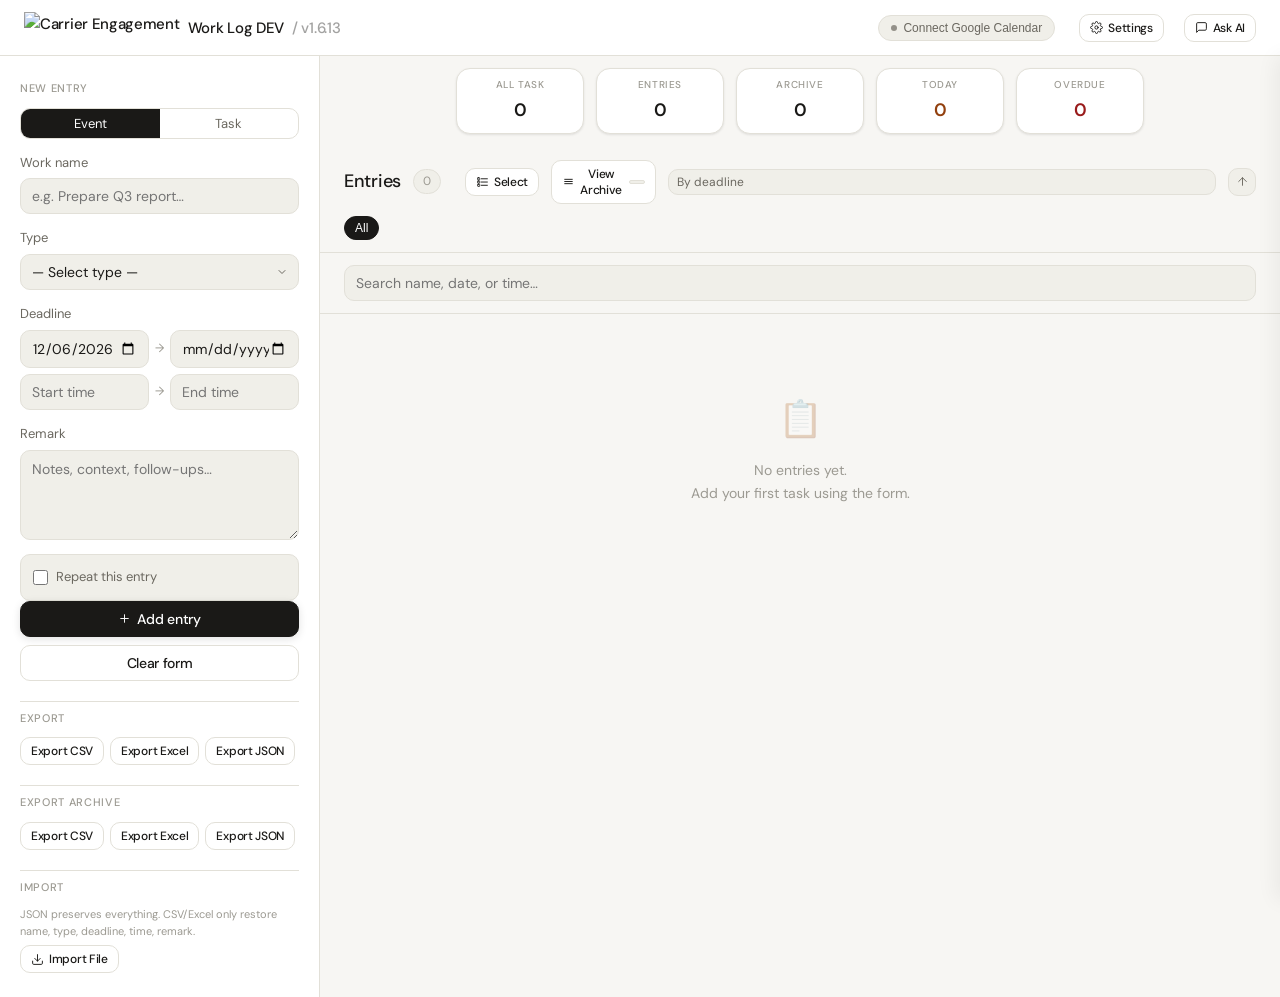
==== index.html @ d653260d "Restore dev/beta state after v1.7.2 production promotion" ====
<!DOCTYPE html>
<html lang="en">
<head>
<meta charset="UTF-8"/>
<meta name="viewport" content="width=device-width, initial-scale=1.0"/>
<title>Work Log</title>
<link rel="preconnect" href="https://fonts.googleapis.com"/>
<link rel="preconnect" href="https://fonts.gstatic.com" crossorigin/>
<link href="https://fonts.googleapis.com/css2?family=DM+Sans:ital,opsz,wght@0,9..40,300;0,9..40,400;0,9..40,500;1,9..40,300&family=DM+Mono:wght@400;500&display=swap" rel="stylesheet"/>
<style>
*{box-sizing:border-box;margin:0;padding:0;}
:root {
  /* Default Light Theme */
  --bg: #F7F6F3;
  --surface: #FFFFFF;
  --surface2: #F0EFE9;
  --border: #E2E0D8;
  --border2: #C8C6BC;
  --text: #1A1917;
  --text2: #6B6860;
  --text3: #9C9A92;
  --accent: #1A1917;
  --accent-text: #FFFFFF;
  --success: #2D6A4F;
  --success-bg: #D8F3DC;
  --warn: #92400E;
  --warn-bg: #FEF3C7;
  --danger: #991B1B;
  --danger-bg: #FEE2E2;
  --info: #1E40AF;
  --info-bg: #DBEAFE;
  --today: #FCC0A3;
  --today-text: #1A1917;
  --last-day: #FF8C7F;
  --last-day-text: #1A1917;
  --task-mode: #5B21B6;
  --task-mode-bg: #EDE9FE;
  --radius: 10px;
  --radius-lg: 14px;
  --font: 'DM Sans', system-ui, sans-serif;
  --mono: 'DM Mono', monospace;
  --shadow: 0 1px 3px rgba(0,0,0,.06), 0 1px 2px rgba(0,0,0,.04);
}

/* Dark Theme */
:root.theme-dark {
  --bg: #0F0E0C;
  --surface: #1A1917;
  --surface2: #262320;
  --border: #3D3935;
  --border2: #4D4945;
  --text: #F5F5F0;
  --text2: #B8B5AD;
  --text3: #7C7973;
  --accent: #E8E4DE;
  --accent-text: #0F0E0C;
  --success: #5EE5A8;
  --success-bg: #1A3D2E;
  --warn: #FFD066;
  --warn-bg: #3D3010;
  --danger: #FF6B6B;
  --danger-bg: #3D1515;
  --info: #6BB6FF;
  --info-bg: #1A2E47;
  --today: #F0A860;
  --today-text: #1A1512;
  --last-day: #FF7F6B;
  --last-day-text: #1A1210;
  --task-mode: #C58CFF;
  --task-mode-bg: #2B1F45;
  --shadow: 0 1px 3px rgba(0,0,0,.4), 0 1px 2px rgba(0,0,0,.2);
}

/* Dusty Pink Theme */
:root.theme-dusty-pink {
  --bg: #FBF7F6;
  --surface: #FFFFFF;
  --surface2: #F5EEE9;
  --border: #E8D5D1;
  --border2: #DCC0BA;
  --text: #3D2B28;
  --text2: #8B6F6A;
  --text3: #B8A3A0;
  --accent: #C05C6F;
  --accent-text: #FFFFFF;
  --success: #5C7B5C;
  --success-bg: #D9E5D2;
  --warn: #C4844C;
  --warn-bg: #F5E3D0;
  --danger: #A85A5A;
  --danger-bg: #F0D7D4;
  --info: #7A8FA8;
  --info-bg: #E0E5ED;
  --today: #E8A97A;
  --today-text: #3D2B28;
  --last-day: #D97C6B;
  --last-day-text: #3D2B28;
  --task-mode: #8E5BA8;
  --task-mode-bg: #F0E4F2;
}

/* Twilight Sky Theme */
:root.theme-twilight-sky {
  --bg: #0D1B2A;
  --surface: #1B263B;
  --surface2: #2A3F5F;
  --border: #415A77;
  --border2: #57698F;
  --text: #E0E1DD;
  --text2: #A9ABA5;
  --text3: #7A7D75;
  --accent: #778DA9;
  --accent-text: #0D1B2A;
  --success: #6BBF9A;
  --success-bg: #1A3D2E;
  --warn: #FFD66E;
  --warn-bg: #3D3810;
  --danger: #FF6B6B;
  --danger-bg: #3D1515;
  --info: #7DB4E8;
  --info-bg: #1A2E47;
  --today: #E8B36B;
  --today-text: #0D1B2A;
  --last-day: #E8836B;
  --last-day-text: #0D1B2A;
  --task-mode: #B48EE8;
  --task-mode-bg: #241B3D;
}

/* Neon Twilight Theme */
:root.theme-neon-twilight {
  --bg: #0D1B2A;
  --surface: #1B263B;
  --surface2: #2A3F5F;
  --border: #415A77;
  --border2: #57698F;
  --text: #E0E1DD;
  --text2: #A9ABA5;
  --text3: #7A7D75;
  --accent: #00E5FF;
  --accent-text: #06222B;
  --success: #4FE0B0;
  --success-bg: #103A30;
  --warn: #FFD66E;
  --warn-bg: #3D3810;
  --danger: #FF6B8A;
  --danger-bg: #3D1520;
  --info: #38C6FF;
  --info-bg: #10314A;
  --today: #FFB86B;
  --today-text: #06222B;
  --last-day: #FF7F97;
  --last-day-text: #06222B;
  --task-mode: #C58CFF;
  --task-mode-bg: #241B3D;
}

/* Woodland Theme */
:root.theme-woodland {
  --bg: #D9D2C2;
  --surface: #FBF8F2;
  --surface2: #E4E7DD;
  --border: #C6BCA4;
  --border2: #ADA084;
  --text: #232C28;
  --text2: #5B564A;
  --text3: #948C7A;
  --accent: #A87860;
  --accent-text: #FFFFFF;
  --success: #4A6B47;
  --success-bg: #C9DBC0;
  --warn: #B07A3F;
  --warn-bg: #F1E4CD;
  --danger: #634A50;
  --danger-bg: #EADBDD;
  --info: #4B6B63;
  --info-bg: #DEE7E3;
  --today: #C99A5B;
  --today-text: #232C28;
  --last-day: #A8635A;
  --last-day-text: #232C28;
  --task-mode: #7A5A78;
  --task-mode-bg: #EDE1EA;
}
body{font-family:var(--font);background:var(--bg);color:var(--text);min-height:100vh;font-size:15px;line-height:1.6;}
a{color:inherit;}

/* Layout */
.app{display:grid;grid-template-columns:320px 1fr;grid-template-rows:auto 1fr;min-height:100vh;}
.topbar{grid-column:1/-1;background:var(--surface);border-bottom:1px solid var(--border);padding:0 24px;height:56px;display:flex;align-items:center;gap:16px;}
.topbar-logo{font-size:15px;font-weight:500;letter-spacing:-.3px;user-select:none;-webkit-user-select:none;-moz-user-select:none;-ms-user-select:none;}
.topbar-logo span{opacity:.4;}
.topbar-spacer{flex:1;}
.gcal-pill{display:flex;align-items:center;gap:6px;font-size:12px;padding:5px 12px;border-radius:99px;border:1px solid var(--border);background:var(--surface2);color:var(--text2);cursor:pointer;transition:border-color .15s;}
.gcal-pill:hover{border-color:var(--border2);}
.gcal-pill.connected{background:var(--success-bg);color:var(--success);border-color:rgba(45,106,79,.25);}
.gcal-pill.expired{background:var(--danger-bg);color:var(--danger);border-color:rgba(153,27,27,.25);}
.gcal-dot{width:6px;height:6px;border-radius:50%;background:currentColor;opacity:.7;}

/* Sidebar */
.sidebar{background:var(--surface);border-right:1px solid var(--border);padding:24px 20px;display:flex;flex-direction:column;gap:20px;overflow-y:auto;}
.section-label{font-size:11px;font-weight:500;letter-spacing:.06em;text-transform:uppercase;color:var(--text3);margin-bottom:10px;}
label.field-label{display:block;font-size:13px;color:var(--text2);margin-bottom:5px;font-weight:400;}
input[type=text],input[type=date],input[type=time],textarea,select{
  display:block;width:100%;min-width:0;font-family:var(--font);font-size:14px;
  background:var(--surface2);border:1px solid var(--border);border-radius:var(--radius);
  padding:8px 11px;color:var(--text);outline:none;transition:border-color .15s,box-shadow .15s;
  appearance:none;-webkit-appearance:none;
}
input[type=text]:focus,input[type=date]:focus,input[type=time]:focus,textarea:focus,select:focus{
  border-color:var(--border2);box-shadow:0 0 0 3px rgba(26,25,23,.06);
}
select{background-image:url("data:image/svg+xml,%3Csvg xmlns='http://www.w3.org/2000/svg' width='12' height='12' viewBox='0 0 24 24' fill='none' stroke='%236B6860' stroke-width='2' stroke-linecap='round' stroke-linejoin='round'%3E%3Cpath d='M6 9l6 6 6-6'/%3E%3C/svg%3E");background-repeat:no-repeat;background-position:right 10px center;padding-right:28px;}
textarea{resize:vertical;min-height:90px;line-height:1.5;}
.form-group{margin-bottom:14px;}
.form-group:last-child{margin-bottom:0;}
.btn{display:inline-flex;align-items:center;justify-content:center;gap:6px;font-family:var(--font);font-size:14px;font-weight:400;padding:8px 16px;border-radius:var(--radius);border:1px solid var(--border);background:var(--surface);color:var(--text);cursor:pointer;transition:all .15s;}
.btn:hover{background:var(--surface2);}
.btn-primary{background:var(--accent);color:var(--accent-text);border-color:var(--accent);}
.btn-primary:hover{opacity:.88;background:var(--accent);}
.btn-sm{font-size:12px;padding:5px 10px;}
.btn-danger{color:var(--danger);border-color:rgba(153,27,27,.2);}
.btn-danger:hover{background:var(--danger-bg);}
.sidebar-actions{display:flex;flex-direction:column;gap:8px;}

/* Main */
.main{display:flex;flex-direction:column;overflow:hidden;}
.main-header{padding:20px 24px 0;display:flex;align-items:center;gap:12px;}
.main-header h1{font-size:18px;font-weight:500;letter-spacing:-.3px;}
.entry-count{font-size:12px;color:var(--text3);background:var(--surface2);border:1px solid var(--border);padding:2px 9px;border-radius:99px;}
.main-header-spacer{flex:1;}
.filter-bar{padding:12px 24px;display:flex;gap:6px;flex-wrap:nowrap;align-items:center;border-bottom:1px solid var(--border);overflow:hidden;}
.filter-chip{font-size:12px;padding:4px 10px;border-radius:99px;border:1px solid var(--border);background:var(--surface);color:var(--text2);cursor:pointer;transition:all .12s;}
.filter-chip:hover{border-color:var(--border2);}
.filter-chip.active{background:var(--accent);color:var(--accent-text);border-color:var(--accent);}
.btn-sync-all{background:var(--success-bg);color:var(--success);border-color:var(--success);}
.btn-sync-all:hover{filter:brightness(.95);}
.entries{padding:16px 24px;overflow-y:auto;flex:1;display:flex;flex-direction:column;gap:10px;}
.empty-state{text-align:center;padding:60px 24px;color:var(--text3);}
.empty-icon{font-size:36px;margin-bottom:12px;opacity:.3;}
.empty-state p{font-size:14px;}

/* Entry card */
.entry-card{background:var(--surface);border:1px solid var(--border);border-radius:var(--radius-lg);padding:14px 16px;box-shadow:var(--shadow);transition:border-color .15s;}
.entry-card:hover{border-color:var(--border2);}
.entry-card.editing{border-color:var(--border2);box-shadow:0 0 0 3px rgba(26,25,23,.06);}
.entry-top{display:flex;align-items:flex-start;gap:10px;}
.entry-body{flex:1;min-width:0;}
.entry-name{font-size:15px;font-weight:500;color:var(--text);margin-bottom:4px;line-height:1.4;}
.entry-remark{font-size:13px;color:var(--text2);margin-bottom:8px;white-space:pre-wrap;word-break:break-word;}
.entry-meta{display:flex;gap:6px;flex-wrap:wrap;align-items:center;}
.chip{display:inline-flex;align-items:center;gap:4px;font-size:11px;padding:2px 8px;border-radius:99px;border:1px solid var(--border);background:var(--surface2);color:var(--text2);}
.chip.type{background:var(--info-bg);color:var(--info);border-color:rgba(30,64,175,.2);}
.chip.overdue{background:var(--danger-bg);color:var(--danger);border-color:rgba(153,27,27,.25);}
.chip.soon{background:var(--warn-bg);color:var(--warn);border-color:rgba(146,64,14,.25);}
.chip.today{background:var(--today);color:var(--today-text);border-color:var(--today);}
.chip.in-progress{background:var(--success-bg);color:var(--success);border-color:rgba(45,106,79,.25);}
.chip.last-day{background:var(--last-day);color:var(--last-day-text);border-color:var(--last-day);}
.entry-actions{display:flex;gap:4px;flex-shrink:0;}
.icon-btn{width:30px;height:30px;border-radius:8px;border:none;background:transparent;cursor:pointer;color:var(--text3);display:flex;align-items:center;justify-content:center;transition:all .12s;}
.icon-btn:hover{background:var(--surface2);color:var(--text);}
.icon-btn.del:hover{background:var(--danger-bg);color:var(--danger);}
.icon-btn.cal:hover{background:var(--info-bg);color:var(--info);}
/* Edit mode fields */
.edit-fields{display:flex;flex-direction:column;gap:8px;margin-top:10px;padding-top:10px;border-top:1px solid var(--border);}
.edit-row2{display:grid;grid-template-columns:1fr 1fr 1fr;gap:8px;}
.edit-actions{display:flex;gap:6px;justify-content:flex-end;margin-top:6px;}

/* AI Chat Panel */
.ai-panel{position:fixed;right:0;top:56px;width:360px;height:calc(100vh - 56px);background:var(--surface);border-left:1px solid var(--border);display:flex;flex-direction:column;transform:translateX(100%);transition:transform .25s cubic-bezier(.4,0,.2,1);z-index:50;box-shadow:-4px 0 20px rgba(0,0,0,.06);}
.ai-panel.open{transform:translateX(0);}
.ai-panel-header{padding:16px 18px;border-bottom:1px solid var(--border);display:flex;align-items:center;gap:10px;}
.ai-panel-header h2{font-size:14px;font-weight:500;flex:1;}
.ai-badge{font-size:10px;font-weight:500;letter-spacing:.04em;padding:2px 7px;border-radius:99px;background:var(--surface2);border:1px solid var(--border);color:var(--text3);}
.ai-messages{flex:1;overflow-y:auto;padding:16px;display:flex;flex-direction:column;gap:12px;}
.ai-msg{max-width:90%;font-size:13px;line-height:1.6;}
.ai-msg.user{align-self:flex-end;background:var(--accent);color:var(--accent-text);padding:8px 12px;border-radius:12px 12px 3px 12px;}
.ai-msg.bot{align-self:flex-start;background:var(--surface2);color:var(--text);padding:8px 12px;border-radius:3px 12px 12px 12px;border:1px solid var(--border);}
.ai-msg.bot.loading{color:var(--text3);}
.ai-input-row{padding:12px 16px;border-top:1px solid var(--border);display:flex;gap:8px;}
.ai-input-row input{flex:1;font-size:13px;}
.ai-suggestions{padding:0 16px 12px;display:flex;flex-wrap:wrap;gap:5px;}
.ai-suggest{font-size:11px;padding:4px 9px;border-radius:99px;border:1px solid var(--border);background:transparent;color:var(--text2);cursor:pointer;transition:all .12s;}
.ai-suggest:hover{background:var(--surface2);border-color:var(--border2);}

/* GCal modal */
.modal-overlay{position:fixed;inset:0;background:rgba(0,0,0,.35);z-index:100;display:flex;align-items:center;justify-content:center;opacity:0;pointer-events:none;transition:opacity .2s;}
.modal-overlay.open{opacity:1;pointer-events:auto;}
.modal{background:var(--surface);border-radius:var(--radius-lg);padding:24px;width:440px;max-width:calc(100vw - 32px);box-shadow:0 20px 60px rgba(0,0,0,.15);height:540px;display:flex;flex-direction:column;}
.changelog-body{flex:1;overflow-y:auto;margin:12px 0;padding-right:6px;}
.modal h2{font-weight:500;margin-bottom:6px;}
.modal p{font-size:13px;color:var(--text2);margin-bottom:16px;line-height:1.6;}
.modal-steps{font-size:13px;color:var(--text2);margin-bottom:16px;line-height:1.8;counter-reset:step;}
.modal-steps li{counter-increment:step;list-style:none;padding-left:22px;position:relative;}
.modal-steps li::before{content:counter(step);position:absolute;left:0;width:16px;height:16px;border-radius:50%;background:var(--surface2);border:1px solid var(--border);font-size:10px;display:flex;align-items:center;justify-content:center;top:4px;font-family:var(--mono);}
.modal-actions{display:flex;gap:8px;justify-content:flex-end;}
.mono{font-family:var(--mono);font-size:12px;background:var(--surface2);padding:2px 6px;border-radius:4px;border:1px solid var(--border);}
#creator-modal .modal{animation:modalPop .3s cubic-bezier(.2,.68,.6,1.2) forwards;}
@keyframes modalPop{from{transform:scale(.8);opacity:0;}to{transform:scale(1);opacity:1;}}

/* Toast */
.toast{position:fixed;bottom:24px;left:50%;transform:translateX(-50%) translateY(16px);background:var(--accent);color:var(--accent-text);padding:9px 18px;border-radius:var(--radius);font-size:13px;box-shadow:0 4px 16px rgba(0,0,0,.15);opacity:0;transition:all .25s;pointer-events:none;z-index:200;white-space:nowrap;}
.toast.show{opacity:1;transform:translateX(-50%) translateY(0);}

/* Sort bar */
.sort-select{font-size:12px;padding:4px 24px 4px 8px;border-radius:var(--radius);border:1px solid var(--border);background:var(--surface2);color:var(--text2);cursor:pointer;}
.sort-dir-btn{width:28px;height:28px;border-radius:var(--radius);border:1px solid var(--border);background:var(--surface2);color:var(--text2);cursor:pointer;display:inline-flex;align-items:center;justify-content:center;transition:all .15s;flex-shrink:0;}
.sort-dir-btn:hover{border-color:var(--border2);color:var(--text);}

/* Settings overlay */
.settings-overlay{position:fixed;inset:0;background:var(--bg);z-index:150;display:flex;flex-direction:column;transform:translateX(100%);transition:transform .3s cubic-bezier(.4,0,.2,1);}
.settings-overlay.open{transform:translateX(0);}
body.no-scroll{overflow:hidden;}
#settings-unsaved-modal{z-index:200;}
.settings-topbar{height:56px;background:var(--surface);border-bottom:1px solid var(--border);display:flex;align-items:center;gap:16px;padding:0 24px;flex-shrink:0;}
.settings-topbar h2{font-size:15px;font-weight:500;flex:1;}
.settings-body{flex:1;overflow-y:auto;padding:32px 24px;max-width:720px;margin:0 auto;width:100%;display:flex;flex-direction:column;gap:32px;}
.settings-section{background:var(--surface);border:1px solid var(--border);border-radius:var(--radius-lg);padding:20px 22px;}
.settings-section h3{font-size:13px;font-weight:500;margin-bottom:4px;}
.settings-section .desc{font-size:12px;color:var(--text3);margin-bottom:16px;line-height:1.6;}
.type-row{display:flex;align-items:center;gap:10px;padding:7px 0;border-bottom:1px solid var(--border);transition:background .15s;cursor:grab;}
.type-row:last-child{border-bottom:none;}
.type-row:active{cursor:grabbing;}
.type-row:hover{background:rgba(0,0,0,.02);}
.type-color-swatch{width:22px;height:22px;border-radius:5px;border:1px solid var(--border);flex-shrink:0;cursor:pointer;}
.type-label{flex:1;font-size:13px;}
.type-gcal-select{font-size:12px;padding:3px 22px 3px 7px;border-radius:6px;border:1px solid var(--border);background:var(--surface2);color:var(--text2);}
.color-input-wrap{display:flex;align-items:center;gap:6px;}
.color-input-wrap input[type=color]{width:30px;height:30px;padding:2px;border:1px solid var(--border);border-radius:6px;cursor:pointer;background:var(--surface2);}
.color-input-wrap input[type=text]{width:90px;font-size:12px;font-family:var(--mono);padding:5px 8px;}
.add-type-row{display:flex;gap:8px;margin-top:14px;}
.add-type-row input{flex:1;}

/* Changelog modal */
.changelog-body{max-height:55vh;overflow-y:auto;margin:12px 0;}
.cl-version{margin-bottom:18px;}
.cl-version-header{font-size:13px;font-weight:500;color:var(--text);margin-bottom:6px;display:flex;align-items:center;gap:8px;}
.cl-version-tag{font-size:10px;font-weight:500;padding:2px 7px;border-radius:99px;background:var(--success-bg);color:var(--success);border:1px solid rgba(45,106,79,.2);}
.cl-version-tag.old{background:var(--surface2);color:var(--text3);border-color:var(--border);}
.cl-items{font-size:12px;color:var(--text2);line-height:1.9;padding-left:0;list-style:none;}
.cl-items li::before{content:'·  ';color:var(--text3);}
.cl-nav-btn{width:30px;height:30px;border-radius:8px;border:1px solid var(--border);background:var(--surface2);color:var(--text2);cursor:pointer;display:inline-flex;align-items:center;justify-content:center;transition:all .15s;}
.cl-nav-btn:hover:not(:disabled){border-color:var(--border2);color:var(--text);}
.cl-nav-btn:disabled{opacity:.3;cursor:not-allowed;}

/* Trash overlay */
.trash-overlay{position:fixed;inset:0;background:var(--bg);z-index:155;display:flex;flex-direction:column;transform:translateX(100%);transition:transform .3s cubic-bezier(.4,0,.2,1);}
.trash-overlay.open{transform:translateX(0);}
.trash-topbar{height:56px;background:var(--surface);border-bottom:1px solid var(--border);display:flex;align-items:center;gap:16px;padding:0 24px;flex-shrink:0;}
.trash-topbar h2{font-size:15px;font-weight:500;flex:1;}
.trash-body{flex:1;overflow-y:auto;padding:32px 24px;max-width:720px;margin:0 auto;width:100%;}
.trash-item{background:var(--surface);border:1px solid var(--border);border-radius:var(--radius-lg);padding:14px 16px;display:flex;align-items:center;gap:12px;margin-bottom:10px;}
.trash-item-body{flex:1;min-width:0;}
.trash-item-name{font-size:14px;font-weight:500;margin-bottom:2px;}

/* Search input */
.search-bar-row{padding:12px 24px;border-bottom:1px solid var(--border);display:flex;align-items:center;gap:12px;}
.search-input{font-size:12px;padding:4px 10px;border-radius:99px;border:1px solid var(--border);background:var(--surface);color:var(--text);outline:none;flex:1;transition:border-color .15s;font-family:var(--font);box-sizing:border-box;}
.search-input:focus{border-color:var(--border2);}

/* Time Picker */
.time-picker-wrapper{position:relative;display:inline-block;width:100%;}
.time-picker-trigger{font-size:13px;padding:4px 10px;border-radius:6px;border:1px solid var(--border);background:var(--surface);color:var(--text);outline:none;width:100%;cursor:pointer;font-family:var(--font);}
.time-picker-trigger:focus{border-color:var(--border2);}
.time-picker-modal{position:absolute;top:calc(100% + 4px);left:0;z-index:1000;background:var(--surface);border:1px solid var(--border);border-radius:8px;padding:8px;box-shadow:0 4px 12px rgba(0,0,0,0.15);display:none;width:148px;}
.time-picker-modal.open{display:block;}
.time-picker-content{display:flex;gap:6px;align-items:flex-start;}
.time-picker-sep{font-size:16px;font-weight:600;color:var(--text);padding-top:6px;}
.tp-col{width:60px;height:180px;overflow-y:auto;display:flex;flex-direction:column;gap:2px;scrollbar-width:thin;scrollbar-color:var(--border2) transparent;}
.tp-col::-webkit-scrollbar{width:4px;}
.tp-col::-webkit-scrollbar-thumb{background:var(--border2);border-radius:4px;}
.tp-btn{width:100%;padding:5px 0;border:none;border-radius:6px;background:transparent;font-size:13px;font-family:var(--font);color:var(--text2);cursor:pointer;text-align:center;transition:all .1s;flex-shrink:0;}
.tp-btn:hover{background:var(--surface2);color:var(--text);}
.tp-btn.selected{background:var(--accent);color:var(--accent-text);font-weight:600;}
.tp-label{font-size:10px;font-weight:500;letter-spacing:.05em;text-transform:uppercase;color:var(--text3);text-align:center;padding:2px 0 4px;}

/* Due/Overdue alert modal */
.due-modal-overlay{position:fixed;inset:0;background:rgba(0,0,0,.4);z-index:120;display:flex;align-items:center;justify-content:center;opacity:0;pointer-events:none;transition:opacity .2s;}
.due-modal-overlay.open{opacity:1;pointer-events:auto;}
.due-modal{background:var(--surface);border-radius:var(--radius-lg);padding:24px;width:520px;max-width:calc(100vw - 32px);max-height:80vh;display:flex;flex-direction:column;box-shadow:0 20px 60px rgba(0,0,0,.18);}
.due-modal-header{display:flex;align-items:center;gap:10px;margin-bottom:16px;flex-shrink:0;}
.due-modal-header h2{font-size:16px;font-weight:500;flex:1;}
.due-modal-list{overflow-y:auto;flex:1;display:flex;flex-direction:column;gap:10px;margin-bottom:16px;}
.due-item{border:1px solid var(--border);border-radius:var(--radius);padding:12px 14px;}
.due-item.overdue{border-color:rgba(153,27,27,.3);background:var(--danger-bg);}
.due-item.today{border-color:rgba(146,64,14,.3);background:var(--warn-bg);}
.due-item.in-progress{border-color:rgba(45,106,79,.3);background:var(--success-bg);}
.due-item-name{font-size:14px;font-weight:500;margin-bottom:4px;}
.due-item-meta{font-size:12px;color:var(--text2);margin-bottom:10px;display:flex;gap:6px;align-items:center;flex-wrap:wrap;}
.due-item-actions{display:flex;gap:6px;align-items:center;flex-wrap:wrap;}
.due-item-actions input[type=date]{font-size:12px;padding:5px 8px;width:auto;}
.due-item-actions .btn-danger{background:var(--success-bg);color:var(--success);border-color:var(--success-bg);}
.due-item-actions .btn-danger:hover{filter:brightness(.95);}
.due-modal-footer{display:flex;justify-content:flex-end;flex-shrink:0;}

/* Deadline range */
.deadline-range-sep{font-size:12px;color:var(--text3);display:flex;align-items:center;padding:0 2px;flex-shrink:0;}

/* Event/Task mode toggle */
.sync-mode-toggle{display:flex;border:1px solid var(--border);border-radius:var(--radius);overflow:hidden;margin-bottom:14px;}
.sync-mode-btn{flex:1;font-family:var(--font);font-size:13px;padding:6px 0;border:none;background:transparent;color:var(--text2);cursor:pointer;transition:all .15s;}
.sync-mode-btn.active{background:var(--accent);color:var(--accent-text);}
.sync-mode-btn:not(.active):hover{background:var(--surface2);}
.chip.task-mode{background:var(--task-mode-bg);color:var(--task-mode);border-color:var(--task-mode-bg);}

svg.icon{width:15px;height:15px;stroke:currentColor;fill:none;stroke-width:1.75;stroke-linecap:round;stroke-linejoin:round;flex-shrink:0;}
svg.icon.sm{width:13px;height:13px;}

/* Multi-select */
.select-mode .entry-card{cursor:pointer;padding-left:44px;position:relative;}
.entry-checkbox{width:18px;height:18px;accent-color:var(--accent);cursor:pointer;flex-shrink:0;align-self:center;}
.bulk-bar{display:none;align-items:center;gap:10px;padding:10px 24px;background:var(--accent);color:var(--accent-text);font-size:13px;}
.bulk-bar.visible{display:flex;}
.bulk-bar .btn{font-size:12px;padding:4px 12px;background:rgba(255,255,255,.15);border-color:rgba(255,255,255,.3);color:var(--accent-text);}
.bulk-bar .btn:hover{background:rgba(255,255,255,.25);}
.bulk-bar .btn-danger{background:rgba(220,33,39,.25);border-color:rgba(220,33,39,.5);}

/* Repeat entry */
.repeat-section{margin-top:10px;padding:12px;background:var(--surface2);border:1px solid var(--border);border-radius:var(--radius);}
.repeat-toggle{display:flex;align-items:center;gap:8px;font-size:13px;color:var(--text2);cursor:pointer;user-select:none;}
.repeat-toggle input[type=checkbox]{accent-color:var(--accent);width:15px;height:15px;}
.repeat-options{margin-top:10px;display:flex;flex-direction:column;gap:10px;}
.repeat-type-btns{display:flex;gap:4px;flex-wrap:wrap;}
.repeat-type-btn{font-size:11px;padding:3px 10px;border-radius:99px;border:1px solid var(--border);background:var(--surface);color:var(--text2);cursor:pointer;transition:all .12s;}
.repeat-type-btn.active{background:var(--accent);color:var(--accent-text);border-color:var(--accent);}
.repeat-weekdays{display:flex;gap:4px;flex-wrap:wrap;}
.repeat-weekday-btn{width:32px;height:32px;border-radius:50%;border:1px solid var(--border);background:var(--surface);color:var(--text2);font-size:11px;font-weight:500;cursor:pointer;display:flex;align-items:center;justify-content:center;transition:all .12s;}
.repeat-weekday-btn.active{background:var(--accent);color:var(--accent-text);border-color:var(--accent);}

/* Repeat calendar preview */
.rp-cal-day{padding:4px 2px;border-radius:4px;font-size:11px;color:var(--text3);}
.rp-cal-day.this-month{color:var(--text);}
.rp-cal-day.selected{background:var(--accent);color:var(--accent-text);border-radius:50%;font-weight:600;cursor:pointer;}
.rp-cal-day.start-date{background:var(--success-bg);color:var(--success);border-radius:50%;font-weight:600;}
.rp-cal-day.custom-toggle{cursor:pointer;}
.rp-cal-day.custom-toggle:hover{background:var(--surface2);}
.rp-cal-hdr{font-size:10px;font-weight:600;color:var(--text3);padding:2px 0;text-align:center;}

/* Repeat confirm modal */
.repeat-modal-overlay{position:fixed;inset:0;background:rgba(0,0,0,.4);z-index:200;display:flex;align-items:center;justify-content:center;opacity:0;pointer-events:none;transition:opacity .2s;}
.repeat-modal-overlay.open{opacity:1;pointer-events:all;}
.repeat-modal{background:var(--surface);border-radius:var(--radius-lg);padding:24px;width:420px;max-width:95vw;max-height:80vh;display:flex;flex-direction:column;gap:16px;box-shadow:0 8px 32px rgba(0,0,0,.18);}
.repeat-modal h3{font-size:16px;font-weight:500;}
.repeat-date-list{overflow-y:auto;max-height:320px;display:flex;flex-direction:column;gap:4px;}
.repeat-date-item{display:flex;align-items:center;gap:10px;padding:6px 8px;border-radius:6px;font-size:13px;cursor:pointer;}
.repeat-date-item:hover{background:var(--surface2);}
.repeat-date-item input[type=checkbox]{accent-color:var(--accent);width:15px;height:15px;flex-shrink:0;}
.repeat-modal-actions{display:flex;gap:8px;justify-content:flex-end;}

/* Stat Cards */
#stat-cards-row{padding:12px 24px 6px;display:flex;justify-content:center;gap:12px;flex-wrap:wrap;}
.stat-card{background:var(--surface);border:1px solid var(--border);border-radius:var(--radius-lg);padding:8px 12px;display:flex;flex-direction:column;gap:3px;min-width:128px;text-align:center;box-shadow:var(--shadow);}
.stat-label{font-size:10px;font-weight:500;letter-spacing:.06em;text-transform:uppercase;color:var(--text3);}
.stat-value{font-size:18px;font-weight:600;color:var(--text);}

/* Appearance Themes */
.theme-grid {
  display: grid;
  grid-template-columns: repeat(auto-fit, minmax(140px, 1fr));
  gap: 12px;
  margin-bottom: 20px;
}

.theme-btn {
  padding: 12px;
  border: 2px solid var(--border);
  border-radius: var(--radius-lg);
  background: var(--surface);
  cursor: pointer;
  transition: all .2s;
  text-align: center;
  display: flex;
  flex-direction: column;
  gap: 8px;
  align-items: center;
}

.theme-btn:hover {
  border-color: var(--border2);
}

.theme-btn.active {
  border-color: var(--accent);
  background: var(--surface2);
  box-shadow: 0 0 0 3px rgba(0,0,0,.06);
}

.theme-preview {
  display: flex;
  gap: 4px;
  height: 24px;
  width: 100%;
}

.theme-color {
  flex: 1;
  border-radius: 4px;
  border: 1px solid rgba(0,0,0,.1);
}

.theme-name {
  font-size: 12px;
  font-weight: 500;
  color: var(--text);
}

/* Custom Theme Builder */
.custom-theme-section {
  background: var(--surface2);
  padding: 16px;
  border-radius: var(--radius-lg);
  border: 1px solid var(--border);
  margin-top: 16px;
}

.custom-theme-grid {
  display: grid;
  grid-template-columns: repeat(auto-fit, minmax(160px, 1fr));
  gap: 12px;
  margin-bottom: 16px;
}

.color-picker-group {
  display: flex;
  flex-direction: column;
  gap: 6px;
}

.color-picker-label {
  font-size: 12px;
  font-weight: 500;
  color: var(--text2);
  text-transform: uppercase;
  letter-spacing: .04em;
}

.color-picker-input {
  display: flex;
  align-items: center;
  gap: 8px;
}

.color-picker-input input[type="color"] {
  width: 44px;
  height: 44px;
  border: 1px solid var(--border);
  border-radius: 6px;
  cursor: pointer;
  padding: 2px;
}

.color-picker-input input[type="text"] {
  flex: 1;
  font-size: 12px;
  font-family: var(--mono);
  padding: 6px 8px;
}

.custom-actions {
  display: flex;
  gap: 8px;
}

.custom-actions button {
  flex: 1;
}

.custom-theme-title {
  font-size: 13px;
  font-weight: 600;
  margin-bottom: 4px;
  color: var(--text);
}

.custom-theme-hint {
  font-size: 12px;
  color: var(--text3);
  margin-bottom: 14px;
  line-height: 1.5;
}

.advanced-toggle-btn {
  width: 100%;
  justify-content: space-between;
  margin: 4px 0 8px;
}

.advanced-toggle-btn .chevron {
  transition: transform .2s;
}

.advanced-toggle-btn.open .chevron {
  transform: rotate(180deg);
}

#advanced-theme-panel {
  padding: 8px 0 4px;
  border-top: 1px dashed var(--border);
  margin-top: 4px;
}

.adv-group-label {
  font-size: 11px;
  font-weight: 600;
  letter-spacing: .05em;
  text-transform: uppercase;
  color: var(--text3);
  margin: 16px 0 8px;
}

.custom-save-row {
  display: flex;
  gap: 8px;
  align-items: center;
  margin-top: 18px;
  flex-wrap: wrap;
}

.custom-save-row input[type="text"] {
  flex: 1;
  min-width: 150px;
}

.saved-theme-row {
  display: flex;
  align-items: center;
  gap: 12px;
  padding: 10px 12px;
  border: 1px solid var(--border);
  border-radius: var(--radius);
  margin-bottom: 8px;
  transition: border-color .15s, box-shadow .15s;
}

.saved-theme-row.active {
  border-color: var(--accent);
  box-shadow: 0 0 0 2px rgba(0,0,0,.05);
}

.saved-theme-row .theme-preview.saved {
  width: 60px;
  height: 22px;
  flex-shrink: 0;
}

.saved-theme-name {
  flex: 1;
  min-width: 0;
  font-size: 13px;
  font-weight: 500;
  color: var(--text);
  background: transparent;
  border: 1px solid transparent;
  border-radius: 6px;
  padding: 5px 8px;
}

.saved-theme-name:hover {
  border-color: var(--border);
}

.saved-theme-name:focus {
  border-color: var(--border2);
  background: var(--surface2);
  outline: none;
}

.saved-empty {
  font-size: 12px;
  color: var(--text3);
  padding: 8px 0;
}

/* Button improvements */
.btn {
  font-weight: 500;
  letter-spacing: -.3px;
}

.btn-primary {
  box-shadow: 0 2px 8px rgba(0,0,0,.12);
}

.btn-primary:hover {
  box-shadow: 0 4px 12px rgba(0,0,0,.16);
}

.btn:active {
  transform: translateY(1px);
}

@media(max-width:700px){
  .app{grid-template-columns:1fr;}
  .sidebar{border-right:none;border-bottom:1px solid var(--border);}
  .ai-panel{width:100%;top:56px;}
  .theme-grid {
    grid-template-columns: repeat(auto-fit, minmax(110px, 1fr));
  }
}
</style>
<script src="https://cdnjs.cloudflare.com/ajax/libs/exceljs/4.4.0/exceljs.min.js"></script>
</head>
<body>

<div class="app" id="app">

  <!-- TOPBAR -->
  <header class="topbar">
    <div class="topbar-logo" id="topbar-logo-egg" onclick="easterEggClick()" style="display:flex;align-items:center;gap:8px;cursor:default;user-select:none;"><img src="ce-logo.png" alt="Carrier Engagement" style="height:32px;width:auto;display:block;"/>Work Log DEV <span id="version-pill" onclick="openChangelog()" style="cursor:pointer;text-decoration:none;user-select:none;" title="View changelog">/ v1.6.13</span></div>
    <div class="topbar-spacer"></div>
    <button class="gcal-pill" id="gcal-pill" onclick="openGCalModal()">
      <div class="gcal-dot"></div>
      <span id="gcal-pill-text">Connect Google Calendar</span>
    </button>
    <button class="btn btn-sm" onclick="openSettings()" style="gap:5px;margin-left:8px;" title="Settings">
      <svg class="icon sm" viewBox="0 0 24 24"><circle cx="12" cy="12" r="3"/><path d="M19.4 15a1.65 1.65 0 0 0 .33 1.82l.06.06a2 2 0 0 1-2.83 2.83l-.06-.06a1.65 1.65 0 0 0-1.82-.33 1.65 1.65 0 0 0-1 1.51V21a2 2 0 0 1-4 0v-.09A1.65 1.65 0 0 0 9 19.4a1.65 1.65 0 0 0-1.82.33l-.06.06a2 2 0 0 1-2.83-2.83l.06-.06A1.65 1.65 0 0 0 4.68 15a1.65 1.65 0 0 0-1.51-1H3a2 2 0 0 1 0-4h.09A1.65 1.65 0 0 0 4.6 9a1.65 1.65 0 0 0-.33-1.82l-.06-.06a2 2 0 0 1 2.83-2.83l.06.06A1.65 1.65 0 0 0 9 4.68a1.65 1.65 0 0 0 1-1.51V3a2 2 0 0 1 4 0v.09a1.65 1.65 0 0 0 1 1.51 1.65 1.65 0 0 0 1.82-.33l.06-.06a2 2 0 0 1 2.83 2.83l-.06.06A1.65 1.65 0 0 0 19.4 9a1.65 1.65 0 0 0 1.51 1H21a2 2 0 0 1 0 4h-.09a1.65 1.65 0 0 0-1.51 1z"/></svg>
      Settings
    </button>
    <button class="btn btn-sm" onclick="toggleAI()" id="ai-toggle-btn" style="gap:5px;margin-left:4px;">
      <svg class="icon sm" viewBox="0 0 24 24"><path d="M21 15a2 2 0 0 1-2 2H7l-4 4V5a2 2 0 0 1 2-2h14a2 2 0 0 1 2 2z"/></svg>
      Ask AI
    </button>
  </header>

  <!-- SIDEBAR: Add Entry Form -->
  <aside class="sidebar">
    <div>
      <div class="section-label">New entry</div>
      <div class="sync-mode-toggle">
        <button class="sync-mode-btn active" id="mode-event-btn" onclick="setSyncMode('event')">Event</button>
        <button class="sync-mode-btn" id="mode-task-btn" onclick="setSyncMode('task')">Task</button>
      </div>
      <div class="form-group">
        <label class="field-label" for="f-name">Work name</label>
        <input type="text" id="f-name" placeholder="e.g. Prepare Q3 report…"/>
      </div>
      <div class="form-group">
        <label class="field-label" for="f-type">Type</label>
        <select id="f-type"></select>
      </div>
      <div class="form-group">
        <label class="field-label" id="f-deadline-label">Deadline</label>
        <div id="f-deadline-range" style="display:grid;grid-template-columns:1fr auto 1fr;gap:4px;align-items:center;margin-bottom:6px;max-width:100%;overflow:hidden;">
          <input type="date" id="f-deadline" style="min-width:0;width:100%;"/>
          <span class="deadline-range-sep">→</span>
          <input type="date" id="f-deadline-end" style="min-width:0;width:100%;" title="End date (optional — leave blank for single day)"/>
        </div>
        <div id="f-deadline-single" style="display:none;margin-bottom:6px;">
          <input type="date" id="f-deadline-task" style="min-width:0;width:100%;"/>
        </div>
        <div style="display:flex;gap:6px;align-items:center;">
          <input type="time" id="f-time" placeholder="Start time" style="font-size:13px;flex:1;"/>
          <span style="font-size:12px;color:var(--text3);">→</span>
          <input type="time" id="f-time-to" placeholder="End time" style="font-size:13px;flex:1;"/>
        </div>
      </div>
      <div class="form-group">
        <label class="field-label" for="f-remark">Remark</label>
        <textarea id="f-remark" placeholder="Notes, context, follow-ups…"></textarea>
      </div>
      <!-- Repeat section -->
      <div class="repeat-section">
        <label class="repeat-toggle">
          <input type="checkbox" id="f-repeat" onchange="toggleRepeatUI()"/>
          Repeat this entry
        </label>
        <div class="repeat-options" id="repeat-options" style="display:none;">
          <div>
            <label class="field-label">End date <span style="color:var(--danger);">*</span></label>
            <input type="date" id="f-repeat-end" oninput="refreshRepeatPreview()"/>
          </div>
          <div>
            <label class="field-label">Repeat every</label>
            <div class="repeat-type-btns">
              <button type="button" class="repeat-type-btn active" data-rtype="daily" onclick="setRepeatType('daily')">Daily</button>
              <button type="button" class="repeat-type-btn" data-rtype="weekly" onclick="setRepeatType('weekly')">Weekly</button>
              <button type="button" class="repeat-type-btn" data-rtype="monthly" onclick="setRepeatType('monthly')">Monthly</button>
              <button type="button" class="repeat-type-btn" data-rtype="yearly" onclick="setRepeatType('yearly')">Yearly</button>
              <button type="button" class="repeat-type-btn" data-rtype="custom" onclick="setRepeatType('custom')">Custom</button>
            </div>
          </div>
          <!-- Daily -->
          <div id="repeat-daily-opts">
            <label class="field-label">Every</label>
            <div style="display:flex;align-items:center;gap:8px;">
              <input type="number" id="f-repeat-days" value="1" min="1" max="365" style="width:70px;" oninput="refreshRepeatPreview()"/>
              <span style="font-size:13px;color:var(--text2);">day(s)</span>
            </div>
          </div>
          <!-- Weekly -->
          <div id="repeat-weekly-opts" style="display:none;">
            <label class="field-label">On these days</label>
            <div class="repeat-weekdays">
              <button type="button" class="repeat-weekday-btn" data-day="0" onclick="toggleWeekday(this)">Su</button>
              <button type="button" class="repeat-weekday-btn" data-day="1" onclick="toggleWeekday(this)">Mo</button>
              <button type="button" class="repeat-weekday-btn" data-day="2" onclick="toggleWeekday(this)">Tu</button>
              <button type="button" class="repeat-weekday-btn" data-day="3" onclick="toggleWeekday(this)">We</button>
              <button type="button" class="repeat-weekday-btn" data-day="4" onclick="toggleWeekday(this)">Th</button>
              <button type="button" class="repeat-weekday-btn" data-day="5" onclick="toggleWeekday(this)">Fr</button>
              <button type="button" class="repeat-weekday-btn" data-day="6" onclick="toggleWeekday(this)">Sa</button>
            </div>
          </div>
          <!-- Monthly -->
          <div id="repeat-monthly-opts" style="display:none;">
            <label class="field-label">Monthly pattern</label>
            <div style="display:flex;flex-direction:column;gap:6px;">
              <label style="font-size:13px;display:flex;gap:8px;align-items:center;cursor:pointer;">
                <input type="radio" name="monthly-type" value="day" id="monthly-day" checked style="accent-color:var(--accent);" onchange="refreshRepeatPreview()"/> Same day of month
              </label>
              <label style="font-size:13px;display:flex;gap:8px;align-items:center;cursor:pointer;">
                <input type="radio" name="monthly-type" value="weekday" id="monthly-weekday" style="accent-color:var(--accent);" onchange="refreshRepeatPreview()"/> Same weekday of month
              </label>
              <span id="monthly-pattern-hint" style="font-size:11px;color:var(--text3);"></span>
            </div>
          </div>
          <!-- Custom -->
          <div id="repeat-custom-opts" style="display:none;">
            <p style="font-size:12px;color:var(--text2);">Click dates on the calendar to toggle them.</p>
          </div>
          <!-- Calendar preview -->
          <div id="repeat-calendar-wrap" style="display:none;margin-top:4px;">
            <div style="display:flex;align-items:center;justify-content:space-between;margin-bottom:6px;">
              <button type="button" class="btn btn-sm" style="padding:2px 8px;" onclick="repeatCalNav(-1)">‹</button>
              <span id="repeat-cal-title" style="font-size:12px;font-weight:500;"></span>
              <button type="button" class="btn btn-sm" style="padding:2px 8px;" onclick="repeatCalNav(1)">›</button>
            </div>
            <div id="repeat-cal-grid" style="display:grid;grid-template-columns:repeat(7,1fr);gap:2px;text-align:center;font-size:11px;"></div>
            <div id="repeat-cal-count" style="font-size:11px;color:var(--text3);margin-top:6px;text-align:center;"></div>
          </div>
        </div>
      </div>

      <div class="sidebar-actions">
        <button class="btn btn-primary" onclick="addEntry()">
          <svg class="icon sm" viewBox="0 0 24 24"><line x1="12" y1="5" x2="12" y2="19"/><line x1="5" y1="12" x2="19" y2="12"/></svg>
          Add entry
        </button>
        <button class="btn" onclick="clearForm()">Clear form</button>
      </div>
    </div>

    <div style="padding-top:8px;border-top:1px solid var(--border);">
      <div class="section-label">Export</div>
      <div style="display:flex;gap:6px;flex-wrap:wrap;">
        <button class="btn btn-sm" onclick="exportCSV()">Export CSV</button>
        <button class="btn btn-sm" onclick="exportXLSX()">Export Excel</button>
        <button class="btn btn-sm" onclick="exportJSON()">Export JSON</button>
      </div>
    </div>

    <div style="padding-top:8px;border-top:1px solid var(--border);">
      <div class="section-label">Export Archive</div>
      <div style="display:flex;gap:6px;flex-wrap:wrap;">
        <button class="btn btn-sm" onclick="exportArchiveCSV()">Export CSV</button>
        <button class="btn btn-sm" onclick="exportArchiveXLSX()">Export Excel</button>
        <button class="btn btn-sm" onclick="exportArchiveJSON()">Export JSON</button>
      </div>
    </div>

    <div style="padding-top:8px;border-top:1px solid var(--border);">
      <div class="section-label">Import</div>
      <div style="font-size:11px;color:var(--text3);margin-bottom:6px;line-height:1.5;">JSON preserves everything. CSV/Excel only restore name, type, deadline, time, remark.</div>
      <input type="file" id="import-file-input" accept=".json,.csv,.xlsx" style="display:none;" onchange="handleImportFile(this.files[0])"/>
      <button class="btn btn-sm" onclick="document.getElementById('import-file-input').click()" style="gap:5px;">
        <svg class="icon sm" viewBox="0 0 24 24"><path d="M21 15v4a2 2 0 0 1-2 2H5a2 2 0 0 1-2-2v-4"/><polyline points="7 10 12 15 17 10"/><line x1="12" y1="15" x2="12" y2="3"/></svg>
        Import File
      </button>
    </div>
  </aside>

  <!-- MAIN: Entries -->
  <main class="main">
    <div id="stat-cards-row" style="display:none;"></div>
    <div class="main-header">
      <h1 id="main-title">Entries</h1>
      <span class="entry-count" id="entry-count">0</span>
      <div class="main-header-spacer"></div>
      <button class="btn btn-sm" id="select-mode-btn" onclick="toggleSelectMode()" style="gap:5px;">
        <svg class="icon sm" viewBox="0 0 24 24"><rect x="3" y="5" width="4" height="4" rx="1"/><rect x="3" y="11" width="4" height="4" rx="1"/><rect x="3" y="17" width="4" height="4" rx="1"/><line x1="10" y1="7" x2="21" y2="7"/><line x1="10" y1="13" x2="21" y2="13"/><line x1="10" y1="19" x2="21" y2="19"/></svg>
        Select
      </button>
      <button class="btn btn-sm" id="view-toggle-btn" onclick="toggleView()" style="gap:5px;background:var(--surface);">
        <svg class="icon sm" viewBox="0 0 24 24"><path d="M5 8h14M5 12h14M5 16h14"/></svg>
        <span id="view-toggle-label">View Archive</span><span id="archive-count" style="font-size:11px;background:var(--surface2);border:1px solid var(--border);border-radius:99px;padding:1px 7px;margin-left:2px;"></span>
      </button>
      <select class="sort-select" id="sort-select" onchange="setSortAndRender(this.value)">
        <option value="newest">Newest first</option>
        <option value="oldest">Oldest first</option>
        <option value="deadline" selected>By deadline</option>
        <option value="name">By name A–Z</option>
      </select>
      <button class="sort-dir-btn" id="sort-dir-btn" onclick="toggleSortDir()" title="Toggle sort direction">
        <svg class="icon sm" viewBox="0 0 24 24"><line x1="12" y1="5" x2="12" y2="19"/><polyline points="19 12 12 19 5 12"/></svg>
      </button>
    </div>
    <div class="bulk-bar" id="bulk-bar">
      <span id="bulk-count">0 selected</span>
      <div style="flex:1;"></div>
      <button class="btn" onclick="bulkArchive()">Archive selected</button>
      <button class="btn btn-danger" onclick="bulkDelete()">Delete selected</button>
      <button class="btn" onclick="toggleSelectMode()">Cancel</button>
    </div>
    <div class="filter-bar" id="filter-bar"></div>
    <div class="search-bar-row" id="search-bar-row"></div>
    <div class="entries" id="entries-list"></div>
  </main>
</div>

<!-- Repeat Confirm Modal -->
<div class="repeat-modal-overlay" id="repeat-modal-overlay">
  <div class="repeat-modal">
    <h3>Confirm repeated entries</h3>
    <p style="font-size:13px;color:var(--text2);">Uncheck any dates you don't want to create.</p>
    <div class="repeat-date-list" id="repeat-date-list"></div>
    <div style="font-size:12px;color:var(--text3);" id="repeat-selected-count"></div>
    <div class="repeat-modal-actions">
      <button class="btn" onclick="closeRepeatModal()">Cancel</button>
      <button class="btn btn-primary" onclick="confirmRepeatEntries()">Create entries</button>
    </div>
  </div>
</div>

<!-- AI Panel -->
<div class="ai-panel" id="ai-panel">
  <div class="ai-panel-header">
    <svg class="icon" viewBox="0 0 24 24"><path d="M12 2a8 8 0 0 0-8 8c0 3 1.6 5.6 4 7.1V20h8v-2.9c2.4-1.5 4-4.1 4-7.1a8 8 0 0 0-8-8z"/><line x1="9" y1="21" x2="15" y2="21"/></svg>
    <h2>AI Assistant</h2>
    <span class="ai-badge" id="ai-model-badge">Ready</span>
    <button class="icon-btn" onclick="clearAIChat()" title="Clear chat" style="margin-left:auto;">
      <svg class="icon sm" viewBox="0 0 24 24"><path d="M3 6h18"/><path d="M8 6V4a1 1 0 0 1 1-1h6a1 1 0 0 1 1 1v2"/><path d="M19 6l-1 14a2 2 0 0 1-2 2H8a2 2 0 0 1-2-2L5 6"/></svg>
    </button>
    <button class="icon-btn" onclick="toggleAI()" title="Close">
      <svg class="icon sm" viewBox="0 0 24 24"><line x1="18" y1="6" x2="6" y2="18"/><line x1="6" y1="6" x2="18" y2="18"/></svg>
    </button>
  </div>
  <div class="ai-messages" id="ai-messages">
    <div class="ai-msg bot">Hi! I can help you manage your work log. Ask me to summarise tasks, find overdue items, or add, edit, archive, and delete entries just by describing what you need.</div>
  </div>  <div class="ai-suggestions">
    <button class="ai-suggest" onclick="aiSuggest('Summarise my current tasks')">Summarise tasks</button>
    <button class="ai-suggest" onclick="aiSuggest('Which tasks are overdue?')">Overdue tasks</button>
    <button class="ai-suggest" onclick="aiSuggest('What is due this week?')">Due this week</button>
    <button class="ai-suggest" onclick="aiSuggest('Add a task: Team standup, Type: Meeting, Deadline: today')">Add a task</button>
  </div>
  <div class="ai-input-row">
    <input type="text" id="ai-input" placeholder="Ask anything about your work log…" onkeydown="if(event.key==='Enter')sendAI()"/>
    <button class="btn btn-primary btn-sm" onclick="sendAI()">Send</button>
  </div>
</div>

<!-- Google Calendar Modal -->
<div class="modal-overlay" id="gcal-modal">
  <div class="modal">
    <h2 id="gcal-modal-title">Connect Google Calendar</h2>
    <div id="gcal-connected-section" style="display:none;">
      <p id="gcal-connected-status" style="font-size:13px;color:var(--success);background:var(--success-bg);padding:8px 12px;border-radius:8px;margin-bottom:16px;line-height:1.6;"><strong>✓ Google Calendar is connected.</strong> New entries with a deadline sync automatically.</p>
      <p style="font-size:13px;color:var(--text2);margin-bottom:16px;line-height:1.6;">If sync stops working (the access token expires after about an hour), click <strong>Reconnect</strong> to sign in again — or <strong>Disconnect</strong> to stop syncing entirely.</p>
    </div>
    <div id="gcal-setup-section">
      <p style="font-size:13px;color:var(--text2);margin-bottom:16px;line-height:1.6;">To get started, request the OAuth Client ID from the app owner, then follow these steps:</p>
      <ol class="modal-steps">
        <li>Paste the Client ID in the field below</li>
        <li>Click <strong>Authorise with Google</strong></li>
        <li>A Google sign-in popup will appear — approve the access</li>
        <li>Done! Your calendar will connect automatically</li>
      </ol>
      <div class="form-group"><label class="field-label">OAuth Client ID</label><input type="text" id="gcal-client-id" placeholder="xxxx.apps.googleusercontent.com"/></div>
      <div id="gcal-token-section" style="display:none;">
        <p style="font-size:13px;color:var(--success);background:var(--success-bg);padding:8px 12px;border-radius:8px;margin:12px 0 8px;line-height:1.6;"><strong>✓ Popup opened.</strong> A Google sign-in window appeared. <strong>Just approve access</strong> — this page will automatically detect it and connect. No copy-paste needed!</p>
        <p style="font-size:12px;color:var(--text3);margin:12px 0 8px;line-height:1.5;"><em>If the popup was blocked or something goes wrong, you can manually paste the token as a fallback:</em></p>
        <div class="form-group"><label class="field-label">Access token (fallback only)</label><input type="text" id="gcal-token-input" placeholder="ya29.a0…"/></div>
      </div>
    </div>
    <div class="modal-actions" id="gcal-modal-actions">
      <button class="btn" onclick="closeGCalModal()">Cancel</button>
      <button class="btn btn-primary" onclick="gcalAuthorise()">Authorise with Google</button>
    </div>
  </div>
</div>

<!-- Trash Overlay -->
<div class="trash-overlay" id="trash-overlay">
  <div class="trash-topbar">
    <button class="icon-btn" onclick="closeTrash()" title="Back">
      <svg class="icon" viewBox="0 0 24 24"><line x1="19" y1="12" x2="5" y2="12"/><polyline points="12 19 5 12 12 5"/></svg>
    </button>
    <h2>Trash</h2>
    <span id="trash-count" style="font-size:12px;color:var(--text3);"></span>
    <button class="btn btn-sm btn-danger" id="trash-clear-btn" onclick="clearTrash()" style="gap:5px;">
      <svg class="icon sm" viewBox="0 0 24 24"><polyline points="3 6 5 6 21 6"/><path d="M19 6l-1 14H6L5 6"/><path d="M10 11v6"/><path d="M14 11v6"/><path d="M9 6V4h6v2"/></svg>
      Clear Trash
    </button>
  </div>
  <div class="trash-body" id="trash-body"></div>
</div>

<!-- Due / Overdue Alert Modal -->
<div class="due-modal-overlay" id="due-modal">
  <div class="due-modal">
    <div class="due-modal-header">
      <svg width="18" height="18" viewBox="0 0 24 24" fill="none" stroke="currentColor" stroke-width="2" stroke-linecap="round" stroke-linejoin="round" style="color:var(--danger);flex-shrink:0"><circle cx="12" cy="12" r="10"/><line x1="12" y1="8" x2="12" y2="12"/><line x1="12" y1="16" x2="12.01" y2="16"/></svg>
      <h2>Tasks Needing Attention</h2>
      <button class="icon-btn" onclick="closeDueModal()" title="Dismiss" style="margin-left:auto;">
        <svg width="16" height="16" viewBox="0 0 24 24" fill="none" stroke="currentColor" stroke-width="2"><line x1="18" y1="6" x2="6" y2="18"/><line x1="6" y1="6" x2="18" y2="18"/></svg>
      </button>
    </div>
    <div class="due-modal-list" id="due-modal-list"></div>
    <div class="due-modal-footer">
      <button class="btn" onclick="closeDueModal()">Dismiss all</button>
    </div>
  </div>
</div>

<!-- Settings Overlay -->
<div class="settings-overlay" id="settings-overlay">
  <div class="settings-topbar">
    <button class="icon-btn" onclick="closeSettings()" title="Back">
      <svg class="icon" viewBox="0 0 24 24"><line x1="19" y1="12" x2="5" y2="12"/><polyline points="12 19 5 12 12 5"/></svg>
    </button>
    <h2>Settings</h2>
    <button class="btn btn-primary btn-sm" onclick="saveSettings()">Save changes</button>
  </div>
  <div class="settings-body">

    <!-- Task Types -->
    <div class="settings-section">
      <h3>Task Types</h3>
      <div class="desc">Add or remove types available in the entry form. Built-in types cannot be removed. Select a Google Calendar colour (1–11) to use when syncing.</div>
      <div id="settings-types-list"></div>
      <div class="add-type-row">
        <input type="text" id="new-type-input" placeholder="New type name…" onkeydown="if(event.key==='Enter')addCustomType()"/>
        <button class="btn btn-sm btn-primary" onclick="addCustomType()">Add</button>
      </div>
    </div>

    <!-- Trash -->
    <div class="settings-section">
      <h3>Trash</h3>
      <div class="desc">Deleted entries are stored for 5 days before being permanently removed.</div>
      <button class="btn btn-sm" onclick="openTrash()" style="gap:6px;">
        <svg class="icon sm" viewBox="0 0 24 24"><polyline points="3 6 5 6 21 6"/><path d="M19 6l-1 14H6L5 6"/><path d="M10 11v6"/><path d="M14 11v6"/><path d="M9 6V4h6v2"/></svg>
        Open Trash <span id="trash-badge" style="color:var(--text3);margin-left:2px;"></span>
      </button>
    </div>

    <!-- Themes -->
    <div class="settings-section">
      <h3>Appearance Themes</h3>
      <div class="desc">Choose from 6 carefully designed themes, or create your own custom theme.</div>

      <!-- Preset Themes -->
      <div class="theme-grid" id="theme-presets">
        <button class="theme-btn active" data-theme="default" onclick="switchTheme('default')">
          <div class="theme-preview">
            <div class="theme-color" style="background: #F7F6F3;"></div>
            <div class="theme-color" style="background: #1A1917;"></div>
            <div class="theme-color" style="background: #FFFFFF;"></div>
          </div>
          <span class="theme-name">Default</span>
        </button>

        <button class="theme-btn" data-theme="dark" onclick="switchTheme('dark')">
          <div class="theme-preview">
            <div class="theme-color" style="background: #0F0E0C;"></div>
            <div class="theme-color" style="background: #E8E4DE;"></div>
            <div class="theme-color" style="background: #1A1917;"></div>
          </div>
          <span class="theme-name">Dark</span>
        </button>

        <button class="theme-btn" data-theme="dusty-pink" onclick="switchTheme('dusty-pink')">
          <div class="theme-preview">
            <div class="theme-color" style="background: #FBF7F6;"></div>
            <div class="theme-color" style="background: #C05C6F;"></div>
            <div class="theme-color" style="background: #F5EEE9;"></div>
          </div>
          <span class="theme-name">Dusty Pink</span>
        </button>

        <button class="theme-btn" data-theme="twilight-sky" onclick="switchTheme('twilight-sky')">
          <div class="theme-preview">
            <div class="theme-color" style="background: #0D1B2A;"></div>
            <div class="theme-color" style="background: #778DA9;"></div>
            <div class="theme-color" style="background: #E0E1DD;"></div>
          </div>
          <span class="theme-name">Twilight</span>
        </button>

        <button class="theme-btn" data-theme="neon-twilight" onclick="switchTheme('neon-twilight')">
          <div class="theme-preview">
            <div class="theme-color" style="background: #0D1B2A;"></div>
            <div class="theme-color" style="background: #00E5FF;"></div>
            <div class="theme-color" style="background: #E0E1DD;"></div>
          </div>
          <span class="theme-name">Neon Twilight</span>
        </button>

        <button class="theme-btn" data-theme="woodland" onclick="switchTheme('woodland')">
          <div class="theme-preview">
            <div class="theme-color" style="background: #A87860;"></div>
            <div class="theme-color" style="background: #616F5F;"></div>
            <div class="theme-color" style="background: #B07A3F;"></div>
          </div>
          <span class="theme-name">Woodland</span>
        </button>
      </div>

      <!-- Custom Theme Builder -->
      <div class="custom-theme-section">
        <div class="custom-theme-title">Create Custom Theme</div>
        <p class="custom-theme-hint">These are the colours the active theme is using right now. Adjust any of them — the app previews instantly — then save it as a reusable theme.</p>
        <div class="custom-theme-grid" id="custom-basic-grid"></div>

        <button class="btn btn-sm advanced-toggle-btn" id="advanced-toggle-btn" onclick="toggleAdvancedTheme()">
          <span>Advanced Theme Settings</span>
          <svg class="icon sm chevron" viewBox="0 0 24 24"><polyline points="6 9 12 15 18 9"/></svg>
        </button>
        <div id="advanced-theme-panel" style="display:none;">
          <p class="custom-theme-hint">Fine-tune every surface, border, text tone and status colour individually.</p>
          <div id="advanced-token-groups"></div>
        </div>

        <div class="custom-save-row">
          <input type="text" id="custom-theme-name" placeholder="Name this theme…"/>
          <button class="btn btn-primary" onclick="saveCustomTheme()">Save Custom Theme</button>
          <button class="btn" onclick="resetCustomForm()">Reset</button>
        </div>
      </div>

      <!-- Saved Themes -->
      <div class="custom-theme-section">
        <div class="custom-theme-title">Saved Themes</div>
        <p class="custom-theme-hint">Your saved custom themes. Rename, apply, or delete any of them.</p>
        <div id="saved-themes-list"></div>
      </div>
    </div>

  </div>
</div>

<!-- Settings Unsaved Changes Modal -->
<div class="modal-overlay" id="settings-unsaved-modal">
  <div class="modal" style="max-width:380px;width:calc(100vw - 32px);height:auto;padding:28px;text-align:center;">
    <h2 style="margin-bottom:8px;">Unsaved changes</h2>
    <p style="margin-bottom:20px;">You have unsaved changes in Settings. Do you want to save them before leaving?</p>
    <div class="modal-actions" style="justify-content:center;gap:8px;">
      <button class="btn" onclick="discardSettingsChanges()">No, discard</button>
      <button class="btn btn-primary" onclick="saveAndCloseSettings()">Yes, save changes</button>
    </div>
  </div>
</div>

<!-- Changelog Modal -->
<div class="modal-overlay" id="changelog-modal">
  <div class="modal" style="max-width:500px;width:calc(100vw - 32px);">
    <h2>Changelog</h2>
    <div style="display:flex;align-items:center;justify-content:space-between;margin-bottom:12px;">
      <button class="cl-nav-btn" id="cl-prev-btn" onclick="changelogNav(1)" title="Older version">
        <svg class="icon sm" viewBox="0 0 24 24"><polyline points="15 18 9 12 15 6"/></svg>
      </button>
      <span id="cl-page-info" style="font-size:12px;color:var(--text3);"></span>
      <button class="cl-nav-btn" id="cl-next-btn" onclick="changelogNav(-1)" title="Newer version">
        <svg class="icon sm" viewBox="0 0 24 24"><polyline points="9 18 15 12 9 6"/></svg>
      </button>
    </div>
    <div class="changelog-body" id="changelog-content"></div>
    <div class="modal-actions">
      <button class="btn btn-primary" onclick="closeChangelog()">Close</button>
    </div>
  </div>
</div>

<!-- Creator Easter Egg Modal -->
<div class="modal-overlay" id="creator-modal">
  <div class="modal" style="max-width:460px;width:calc(100vw - 32px);height:auto;padding:44px 32px;text-align:center;box-shadow:0 20px 60px rgba(0,0,0,.15);user-select:none;-webkit-user-select:none;-moz-user-select:none;-ms-user-select:none;">
    <img src="[data-uri]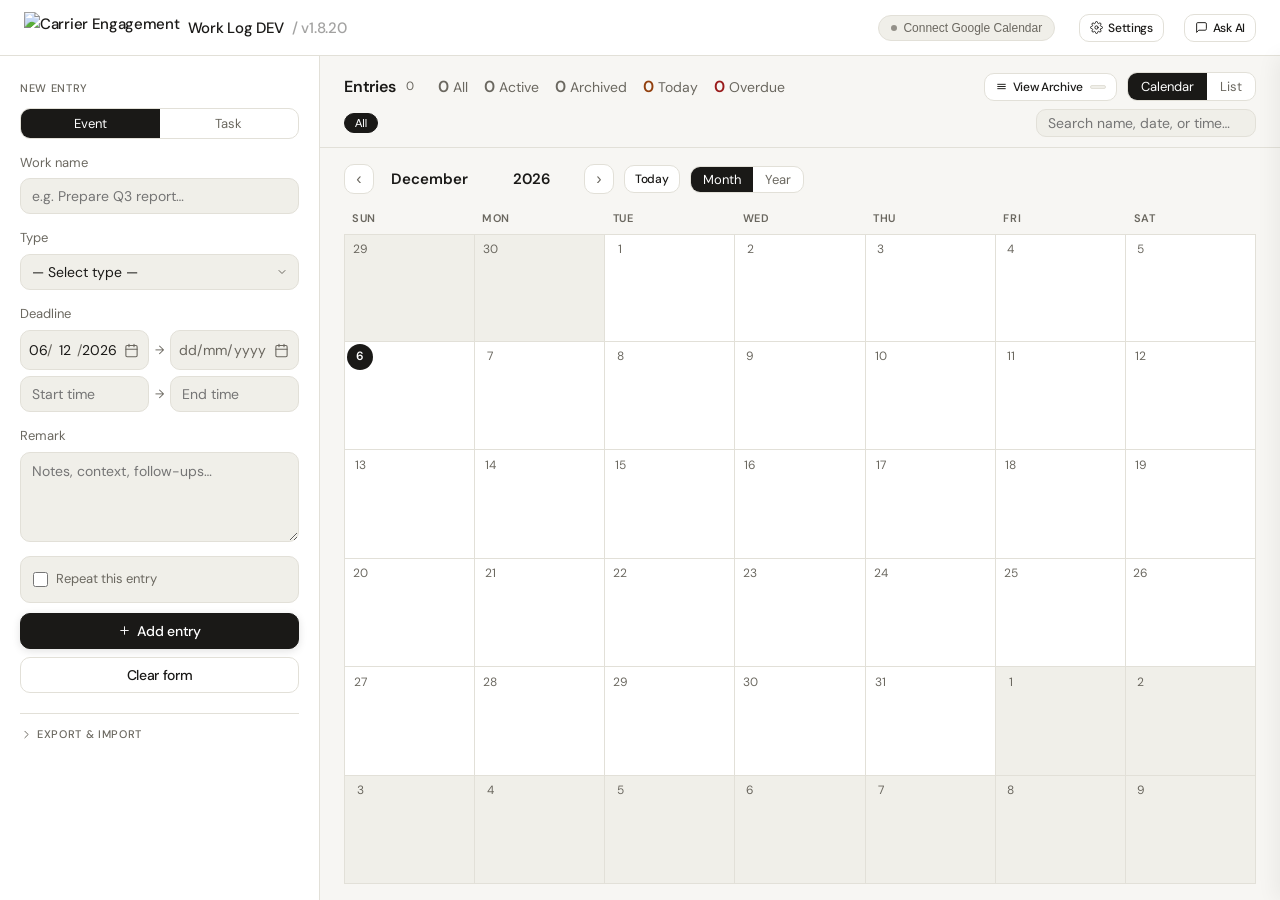
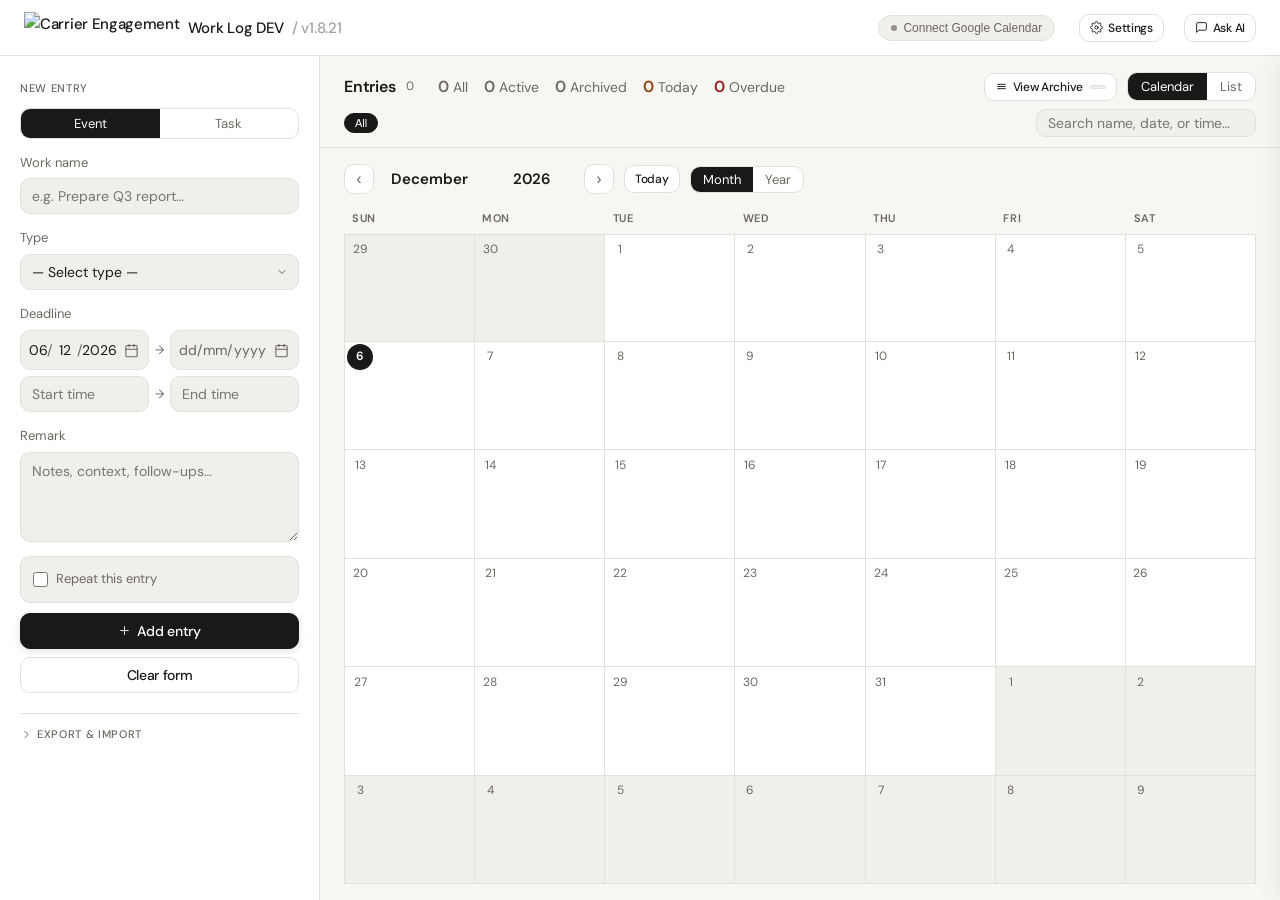
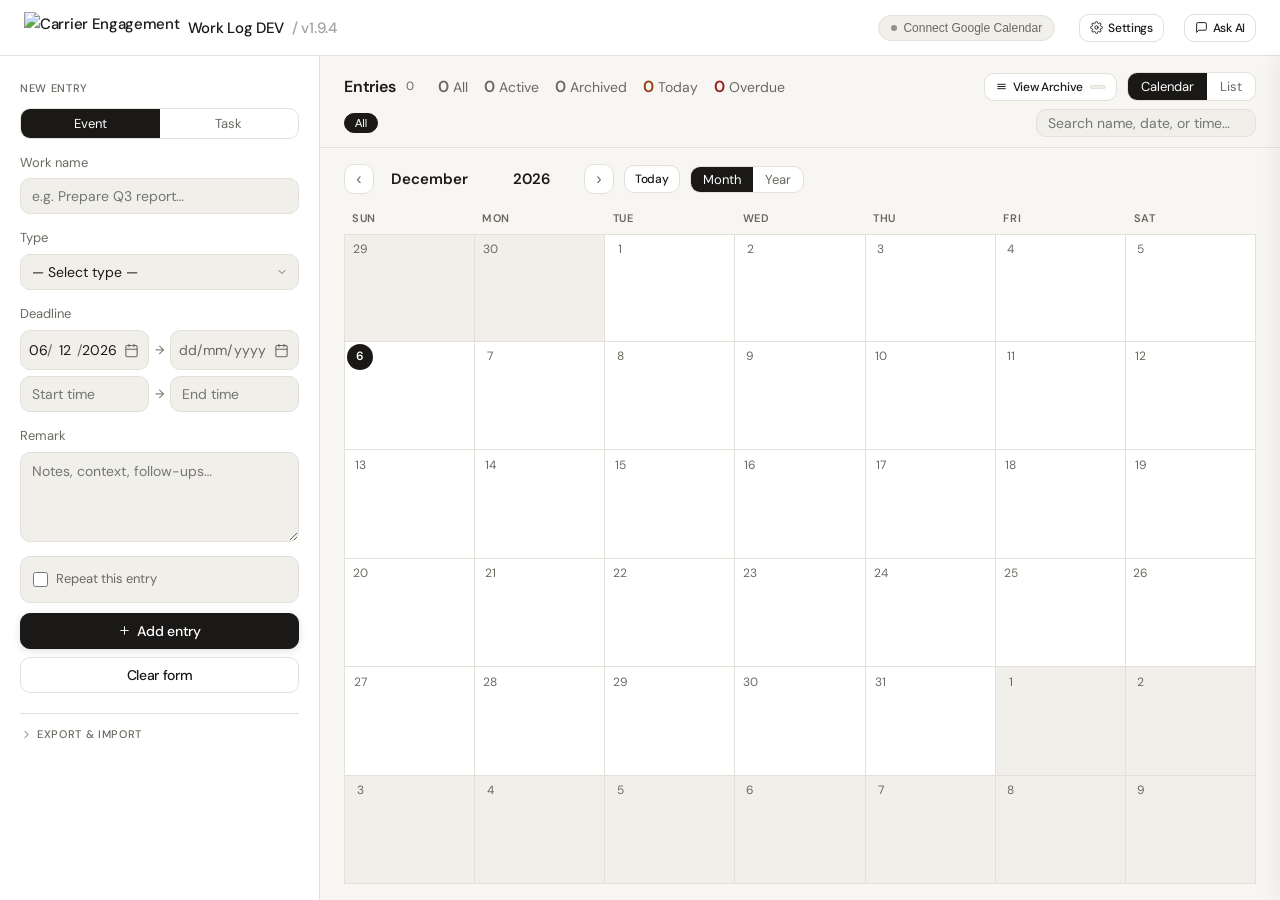
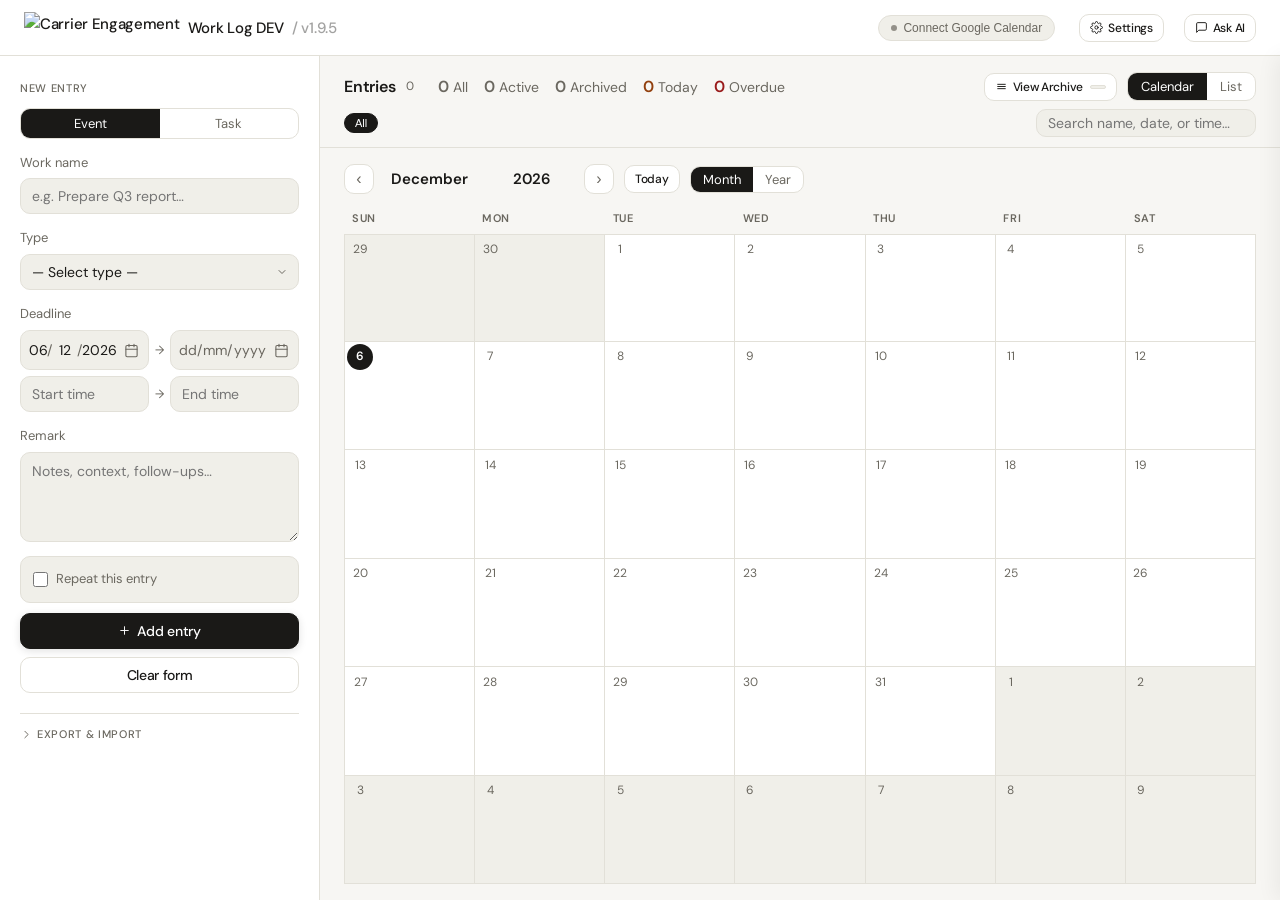
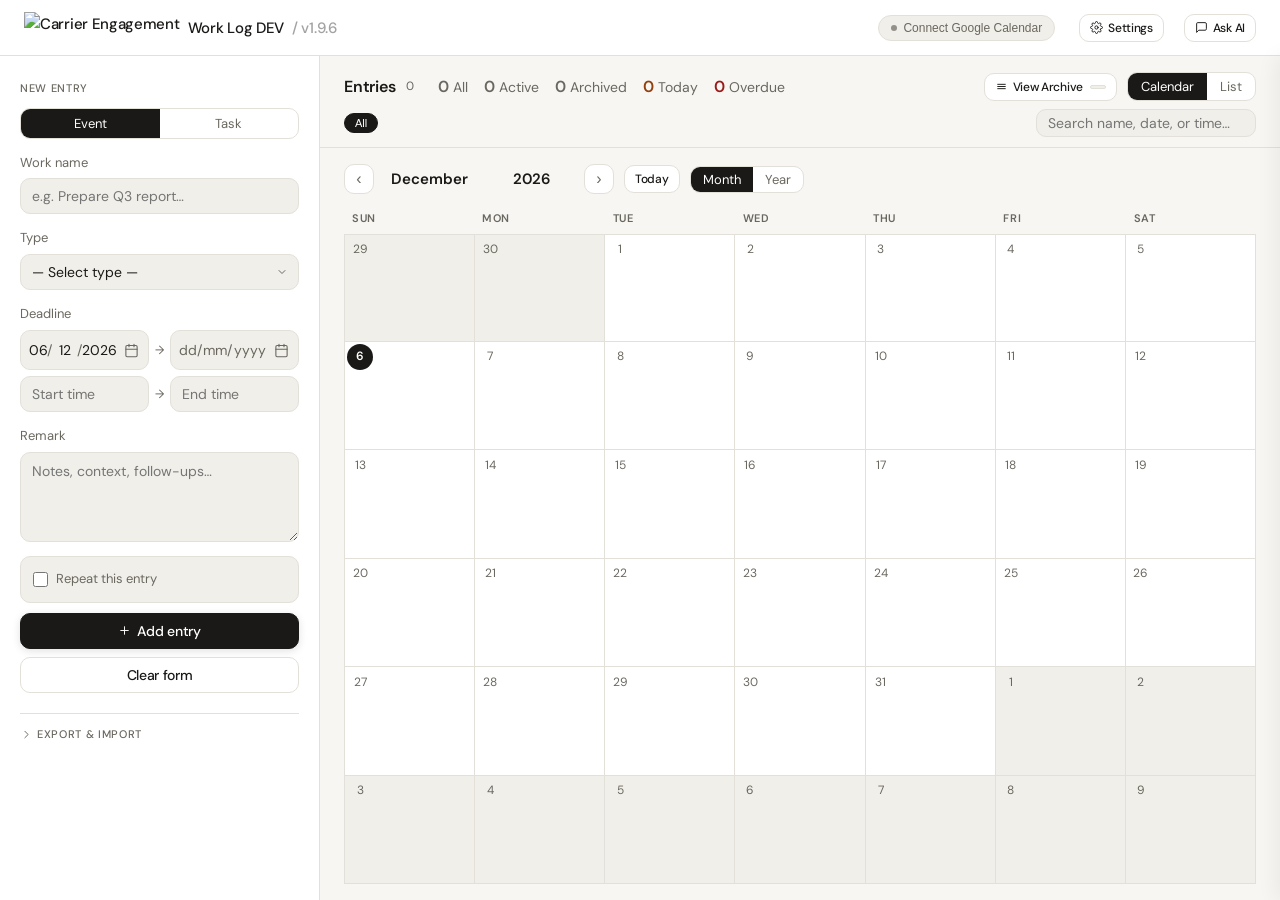
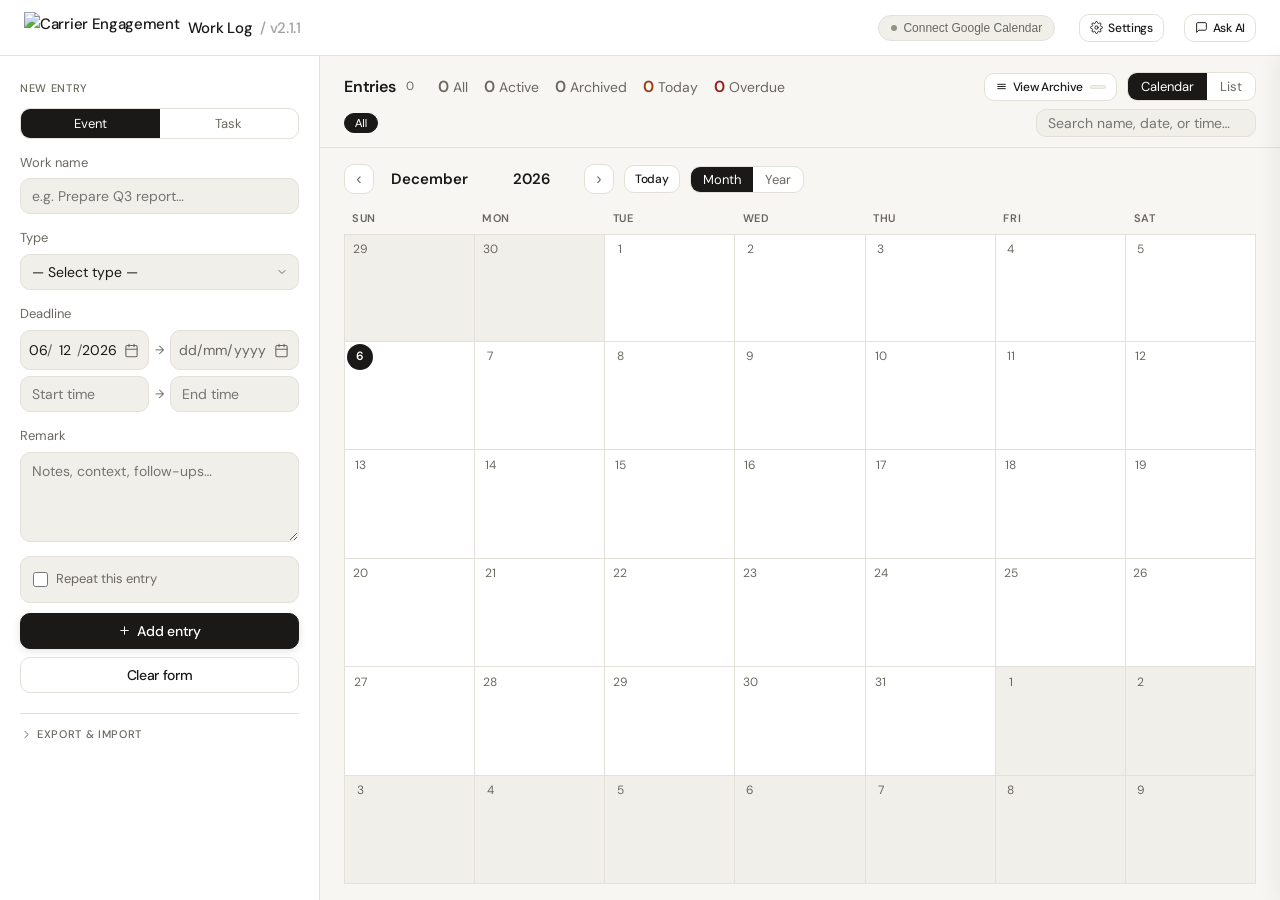
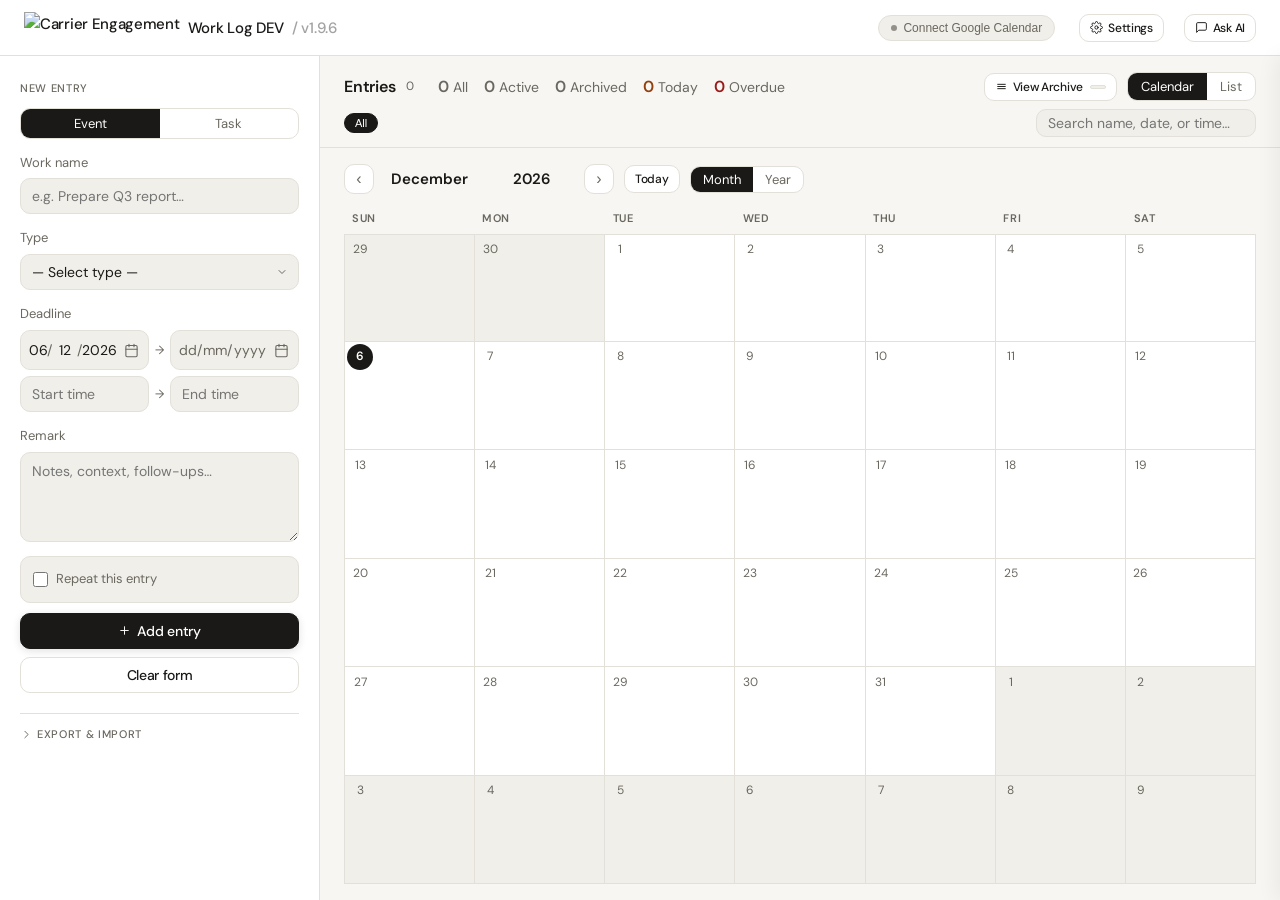
